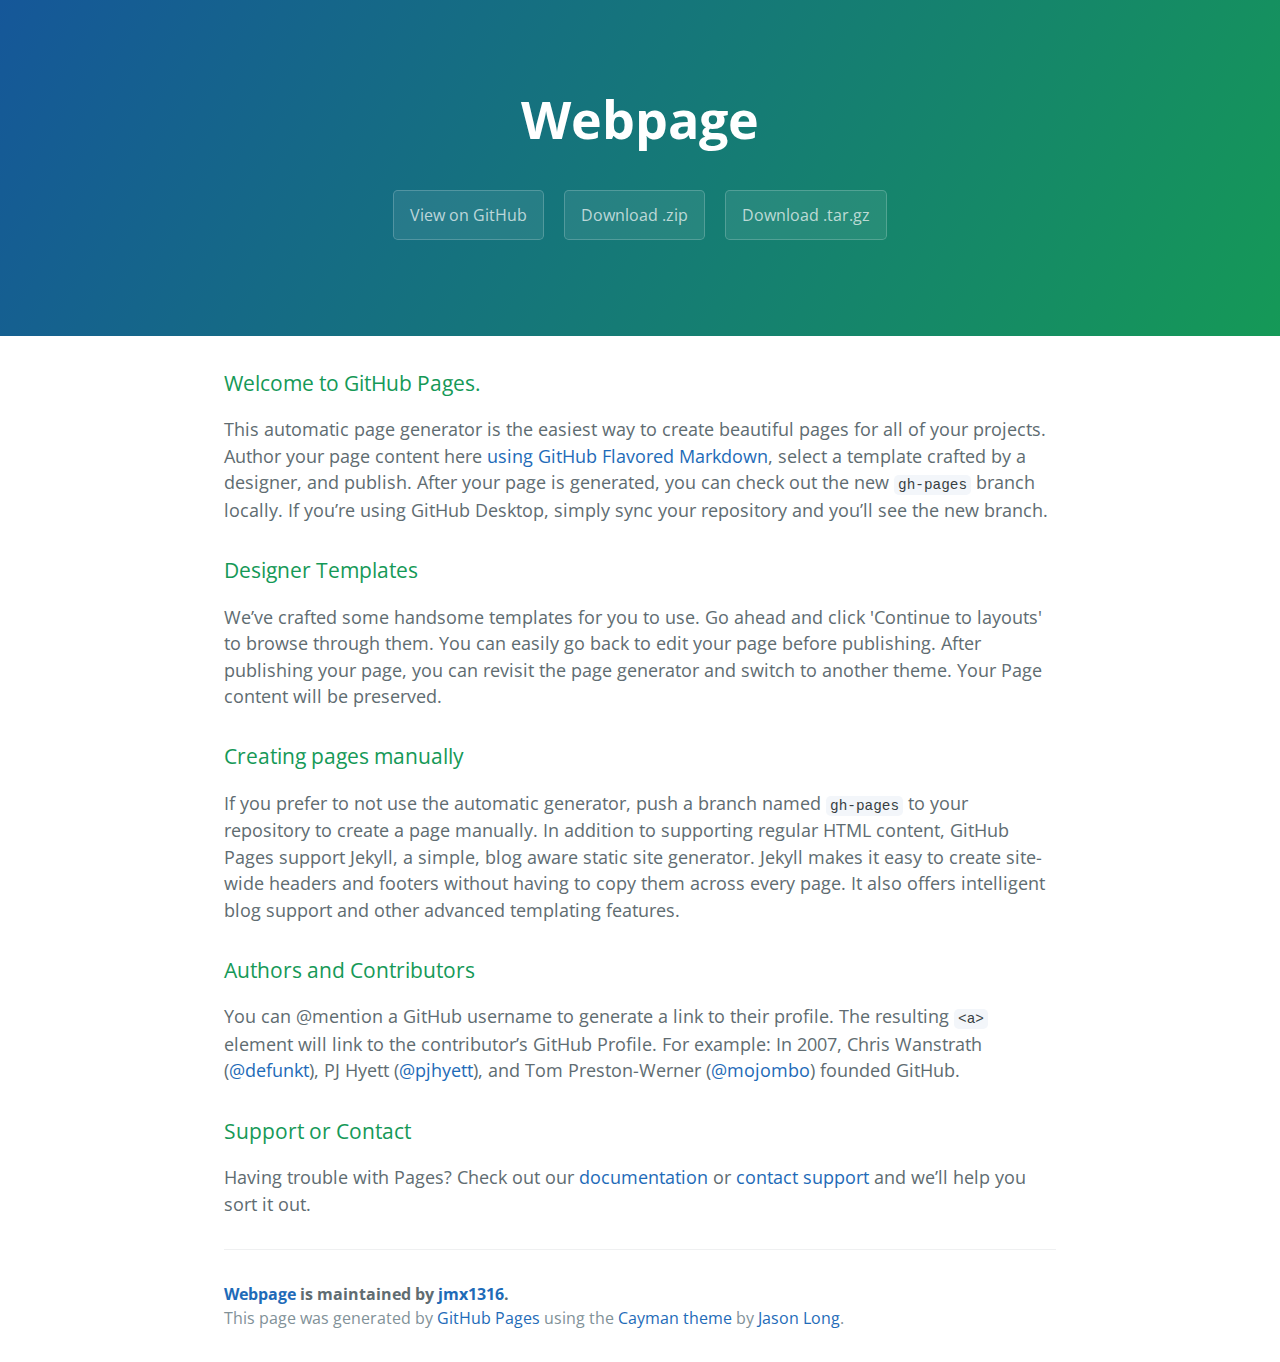
==== index.html @ b40f954f "Create gh-pages branch via GitHub" ====
<!DOCTYPE html>
<html lang="en-us">
  <head>
    <meta charset="UTF-8">
    <title>Webpage by jmx1316</title>
    <meta name="viewport" content="width=device-width, initial-scale=1">
    <link rel="stylesheet" type="text/css" href="stylesheets/normalize.css" media="screen">
    <link href='https://fonts.googleapis.com/css?family=Open+Sans:400,700' rel='stylesheet' type='text/css'>
    <link rel="stylesheet" type="text/css" href="stylesheets/stylesheet.css" media="screen">
    <link rel="stylesheet" type="text/css" href="stylesheets/github-light.css" media="screen">
  </head>
  <body>
    <section class="page-header">
      <h1 class="project-name">Webpage</h1>
      <h2 class="project-tagline"></h2>
      <a href="https://github.com/jmx1316/webpage" class="btn">View on GitHub</a>
      <a href="https://github.com/jmx1316/webpage/zipball/master" class="btn">Download .zip</a>
      <a href="https://github.com/jmx1316/webpage/tarball/master" class="btn">Download .tar.gz</a>
    </section>

    <section class="main-content">
      <h3>
<a id="welcome-to-github-pages" class="anchor" href="#welcome-to-github-pages" aria-hidden="true"><span aria-hidden="true" class="octicon octicon-link"></span></a>Welcome to GitHub Pages.</h3>

<p>This automatic page generator is the easiest way to create beautiful pages for all of your projects. Author your page content here <a href="https://guides.github.com/features/mastering-markdown/">using GitHub Flavored Markdown</a>, select a template crafted by a designer, and publish. After your page is generated, you can check out the new <code>gh-pages</code> branch locally. If you’re using GitHub Desktop, simply sync your repository and you’ll see the new branch.</p>

<h3>
<a id="designer-templates" class="anchor" href="#designer-templates" aria-hidden="true"><span aria-hidden="true" class="octicon octicon-link"></span></a>Designer Templates</h3>

<p>We’ve crafted some handsome templates for you to use. Go ahead and click 'Continue to layouts' to browse through them. You can easily go back to edit your page before publishing. After publishing your page, you can revisit the page generator and switch to another theme. Your Page content will be preserved.</p>

<h3>
<a id="creating-pages-manually" class="anchor" href="#creating-pages-manually" aria-hidden="true"><span aria-hidden="true" class="octicon octicon-link"></span></a>Creating pages manually</h3>

<p>If you prefer to not use the automatic generator, push a branch named <code>gh-pages</code> to your repository to create a page manually. In addition to supporting regular HTML content, GitHub Pages support Jekyll, a simple, blog aware static site generator. Jekyll makes it easy to create site-wide headers and footers without having to copy them across every page. It also offers intelligent blog support and other advanced templating features.</p>

<h3>
<a id="authors-and-contributors" class="anchor" href="#authors-and-contributors" aria-hidden="true"><span aria-hidden="true" class="octicon octicon-link"></span></a>Authors and Contributors</h3>

<p>You can @mention a GitHub username to generate a link to their profile. The resulting <code>&lt;a&gt;</code> element will link to the contributor’s GitHub Profile. For example: In 2007, Chris Wanstrath (<a href="https://github.com/defunkt" class="user-mention">@defunkt</a>), PJ Hyett (<a href="https://github.com/pjhyett" class="user-mention">@pjhyett</a>), and Tom Preston-Werner (<a href="https://github.com/mojombo" class="user-mention">@mojombo</a>) founded GitHub.</p>

<h3>
<a id="support-or-contact" class="anchor" href="#support-or-contact" aria-hidden="true"><span aria-hidden="true" class="octicon octicon-link"></span></a>Support or Contact</h3>

<p>Having trouble with Pages? Check out our <a href="https://help.github.com/pages">documentation</a> or <a href="https://github.com/contact">contact support</a> and we’ll help you sort it out.</p>

      <footer class="site-footer">
        <span class="site-footer-owner"><a href="https://github.com/jmx1316/webpage">Webpage</a> is maintained by <a href="https://github.com/jmx1316">jmx1316</a>.</span>

        <span class="site-footer-credits">This page was generated by <a href="https://pages.github.com">GitHub Pages</a> using the <a href="https://github.com/jasonlong/cayman-theme">Cayman theme</a> by <a href="https://twitter.com/jasonlong">Jason Long</a>.</span>
      </footer>

    </section>

  
  </body>
</html>
---- stylesheets/stylesheet.css ----
* {
  box-sizing: border-box; }

body {
  padding: 0;
  margin: 0;
  font-family: "Open Sans", "Helvetica Neue", Helvetica, Arial, sans-serif;
  font-size: 16px;
  line-height: 1.5;
  color: #606c71; }

a {
  color: #1e6bb8;
  text-decoration: none; }
  a:hover {
    text-decoration: underline; }

.btn {
  display: inline-block;
  margin-bottom: 1rem;
  color: rgba(255, 255, 255, 0.7);
  background-color: rgba(255, 255, 255, 0.08);
  border-color: rgba(255, 255, 255, 0.2);
  border-style: solid;
  border-width: 1px;
  border-radius: 0.3rem;
  transition: color 0.2s, background-color 0.2s, border-color 0.2s; }
  .btn + .btn {
    margin-left: 1rem; }

.btn:hover {
  color: rgba(255, 255, 255, 0.8);
  text-decoration: none;
  background-color: rgba(255, 255, 255, 0.2);
  border-color: rgba(255, 255, 255, 0.3); }

@media screen and (min-width: 64em) {
  .btn {
    padding: 0.75rem 1rem; } }

@media screen and (min-width: 42em) and (max-width: 64em) {
  .btn {
    padding: 0.6rem 0.9rem;
    font-size: 0.9rem; } }

@media screen and (max-width: 42em) {
  .btn {
    display: block;
    width: 100%;
    padding: 0.75rem;
    font-size: 0.9rem; }
    .btn + .btn {
      margin-top: 1rem;
      margin-left: 0; } }

.page-header {
  color: #fff;
  text-align: center;
  background-color: #159957;
  background-image: linear-gradient(120deg, #155799, #159957); }

@media screen and (min-width: 64em) {
  .page-header {
    padding: 5rem 6rem; } }

@media screen and (min-width: 42em) and (max-width: 64em) {
  .page-header {
    padding: 3rem 4rem; } }

@media screen and (max-width: 42em) {
  .page-header {
    padding: 2rem 1rem; } }

.project-name {
  margin-top: 0;
  margin-bottom: 0.1rem; }

@media screen and (min-width: 64em) {
  .project-name {
    font-size: 3.25rem; } }

@media screen and (min-width: 42em) and (max-width: 64em) {
  .project-name {
    font-size: 2.25rem; } }

@media screen and (max-width: 42em) {
  .project-name {
    font-size: 1.75rem; } }

.project-tagline {
  margin-bottom: 2rem;
  font-weight: normal;
  opacity: 0.7; }

@media screen and (min-width: 64em) {
  .project-tagline {
    font-size: 1.25rem; } }

@media screen and (min-width: 42em) and (max-width: 64em) {
  .project-tagline {
    font-size: 1.15rem; } }

@media screen and (max-width: 42em) {
  .project-tagline {
    font-size: 1rem; } }

.main-content :first-child {
  margin-top: 0; }
.main-content img {
  max-width: 100%; }
.main-content h1, .main-content h2, .main-content h3, .main-content h4, .main-content h5, .main-content h6 {
  margin-top: 2rem;
  margin-bottom: 1rem;
  font-weight: normal;
  color: #159957; }
.main-content p {
  margin-bottom: 1em; }
.main-content code {
  padding: 2px 4px;
  font-family: Consolas, "Liberation Mono", Menlo, Courier, monospace;
  font-size: 0.9rem;
  color: #383e41;
  background-color: #f3f6fa;
  border-radius: 0.3rem; }
.main-content pre {
  padding: 0.8rem;
  margin-top: 0;
  margin-bottom: 1rem;
  font: 1rem Consolas, "Liberation Mono", Menlo, Courier, monospace;
  color: #567482;
  word-wrap: normal;
  background-color: #f3f6fa;
  border: solid 1px #dce6f0;
  border-radius: 0.3rem; }
  .main-content pre > code {
    padding: 0;
    margin: 0;
    font-size: 0.9rem;
    color: #567482;
    word-break: normal;
    white-space: pre;
    background: transparent;
    border: 0; }
.main-content .highlight {
  margin-bottom: 1rem; }
  .main-content .highlight pre {
    margin-bottom: 0;
    word-break: normal; }
.main-content .highlight pre, .main-content pre {
  padding: 0.8rem;
  overflow: auto;
  font-size: 0.9rem;
  line-height: 1.45;
  border-radius: 0.3rem; }
.main-content pre code, .main-content pre tt {
  display: inline;
  max-width: initial;
  padding: 0;
  margin: 0;
  overflow: initial;
  line-height: inherit;
  word-wrap: normal;
  background-color: transparent;
  border: 0; }
  .main-content pre code:before, .main-content pre code:after, .main-content pre tt:before, .main-content pre tt:after {
    content: normal; }
.main-content ul, .main-content ol {
  margin-top: 0; }
.main-content blockquote {
  padding: 0 1rem;
  margin-left: 0;
  color: #819198;
  border-left: 0.3rem solid #dce6f0; }
  .main-content blockquote > :first-child {
    margin-top: 0; }
  .main-content blockquote > :last-child {
    margin-bottom: 0; }
.main-content table {
  display: block;
  width: 100%;
  overflow: auto;
  word-break: normal;
  word-break: keep-all; }
  .main-content table th {
    font-weight: bold; }
  .main-content table th, .main-content table td {
    padding: 0.5rem 1rem;
    border: 1px solid #e9ebec; }
.main-content dl {
  padding: 0; }
  .main-content dl dt {
    padding: 0;
    margin-top: 1rem;
    font-size: 1rem;
    font-weight: bold; }
  .main-content dl dd {
    padding: 0;
    margin-bottom: 1rem; }
.main-content hr {
  height: 2px;
  padding: 0;
  margin: 1rem 0;
  background-color: #eff0f1;
  border: 0; }

@media screen and (min-width: 64em) {
  .main-content {
    max-width: 64rem;
    padding: 2rem 6rem;
    margin: 0 auto;
    font-size: 1.1rem; } }

@media screen and (min-width: 42em) and (max-width: 64em) {
  .main-content {
    padding: 2rem 4rem;
    font-size: 1.1rem; } }

@media screen and (max-width: 42em) {
  .main-content {
    padding: 2rem 1rem;
    font-size: 1rem; } }

.site-footer {
  padding-top: 2rem;
  margin-top: 2rem;
  border-top: solid 1px #eff0f1; }

.site-footer-owner {
  display: block;
  font-weight: bold; }

.site-footer-credits {
  color: #819198; }

@media screen and (min-width: 64em) {
  .site-footer {
    font-size: 1rem; } }

@media screen and (min-width: 42em) and (max-width: 64em) {
  .site-footer {
    font-size: 1rem; } }

@media screen and (max-width: 42em) {
  .site-footer {
    font-size: 0.9rem; } }
---- stylesheets/github-light.css ----
/*
The MIT License (MIT)

Copyright (c) 2016 GitHub, Inc.

Permission is hereby granted, free of charge, to any person obtaining a copy
of this software and associated documentation files (the "Software"), to deal
in the Software without restriction, including without limitation the rights
to use, copy, modify, merge, publish, distribute, sublicense, and/or sell
copies of the Software, and to permit persons to whom the Software is
furnished to do so, subject to the following conditions:

The above copyright notice and this permission notice shall be included in all
copies or substantial portions of the Software.

THE SOFTWARE IS PROVIDED "AS IS", WITHOUT WARRANTY OF ANY KIND, EXPRESS OR
IMPLIED, INCLUDING BUT NOT LIMITED TO THE WARRANTIES OF MERCHANTABILITY,
FITNESS FOR A PARTICULAR PURPOSE AND NONINFRINGEMENT. IN NO EVENT SHALL THE
AUTHORS OR COPYRIGHT HOLDERS BE LIABLE FOR ANY CLAIM, DAMAGES OR OTHER
LIABILITY, WHETHER IN AN ACTION OF CONTRACT, TORT OR OTHERWISE, ARISING FROM,
OUT OF OR IN CONNECTION WITH THE SOFTWARE OR THE USE OR OTHER DEALINGS IN THE
SOFTWARE.

*/

.pl-c /* comment */ {
  color: #969896;
}

.pl-c1 /* constant, variable.other.constant, support, meta.property-name, support.constant, support.variable, meta.module-reference, markup.raw, meta.diff.header */,
.pl-s .pl-v /* string variable */ {
  color: #0086b3;
}

.pl-e /* entity */,
.pl-en /* entity.name */ {
  color: #795da3;
}

.pl-smi /* variable.parameter.function, storage.modifier.package, storage.modifier.import, storage.type.java, variable.other */,
.pl-s .pl-s1 /* string source */ {
  color: #333;
}

.pl-ent /* entity.name.tag */ {
  color: #63a35c;
}

.pl-k /* keyword, storage, storage.type */ {
  color: #a71d5d;
}

.pl-s /* string */,
.pl-pds /* punctuation.definition.string, string.regexp.character-class */,
.pl-s .pl-pse .pl-s1 /* string punctuation.section.embedded source */,
.pl-sr /* string.regexp */,
.pl-sr .pl-cce /* string.regexp constant.character.escape */,
.pl-sr .pl-sre /* string.regexp source.ruby.embedded */,
.pl-sr .pl-sra /* string.regexp string.regexp.arbitrary-repitition */ {
  color: #183691;
}

.pl-v /* variable */ {
  color: #ed6a43;
}

.pl-id /* invalid.deprecated */ {
  color: #b52a1d;
}

.pl-ii /* invalid.illegal */ {
  color: #f8f8f8;
  background-color: #b52a1d;
}

.pl-sr .pl-cce /* string.regexp constant.character.escape */ {
  font-weight: bold;
  color: #63a35c;
}

.pl-ml /* markup.list */ {
  color: #693a17;
}

.pl-mh /* markup.heading */,
.pl-mh .pl-en /* markup.heading entity.name */,
.pl-ms /* meta.separator */ {
  font-weight: bold;
  color: #1d3e81;
}

.pl-mq /* markup.quote */ {
  color: #008080;
}

.pl-mi /* markup.italic */ {
  font-style: italic;
  color: #333;
}

.pl-mb /* markup.bold */ {
  font-weight: bold;
  color: #333;
}

.pl-md /* markup.deleted, meta.diff.header.from-file */ {
  color: #bd2c00;
  background-color: #ffecec;
}

.pl-mi1 /* markup.inserted, meta.diff.header.to-file */ {
  color: #55a532;
  background-color: #eaffea;
}

.pl-mdr /* meta.diff.range */ {
  font-weight: bold;
  color: #795da3;
}

.pl-mo /* meta.output */ {
  color: #1d3e81;
}
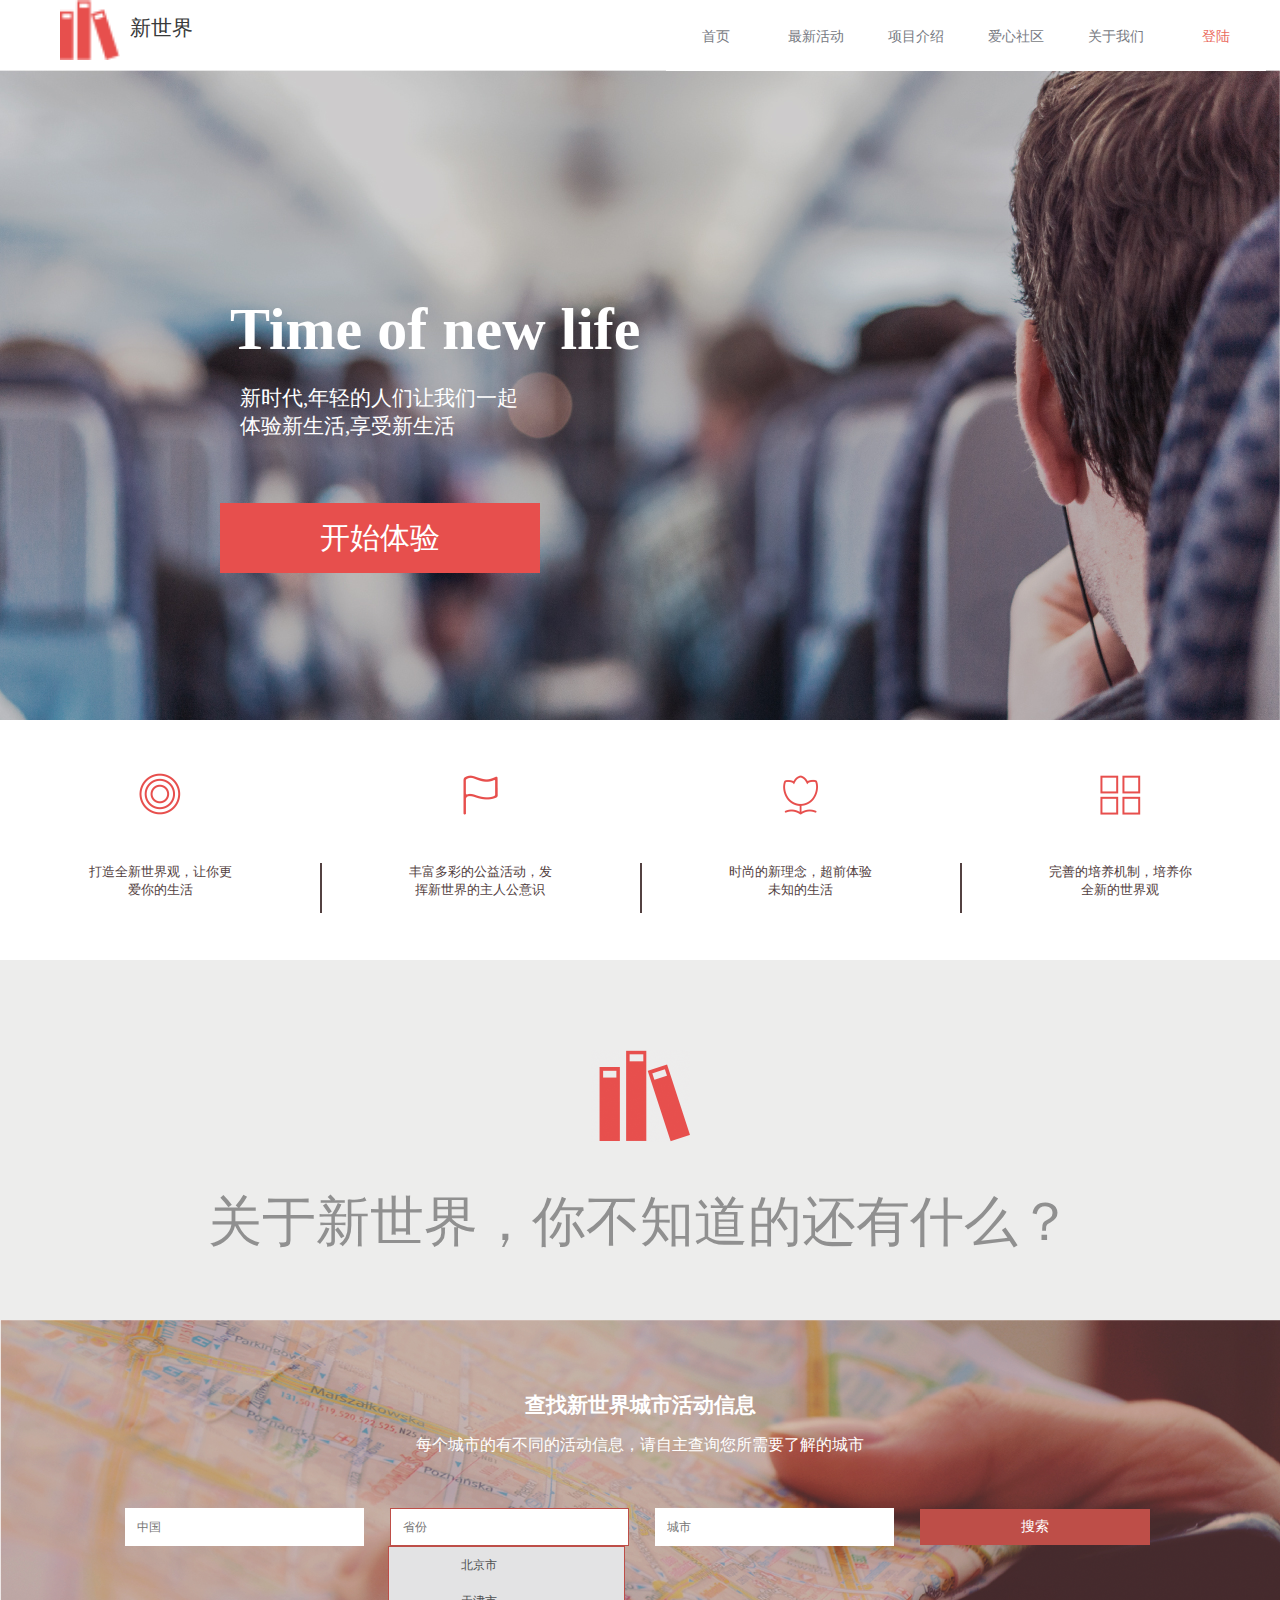
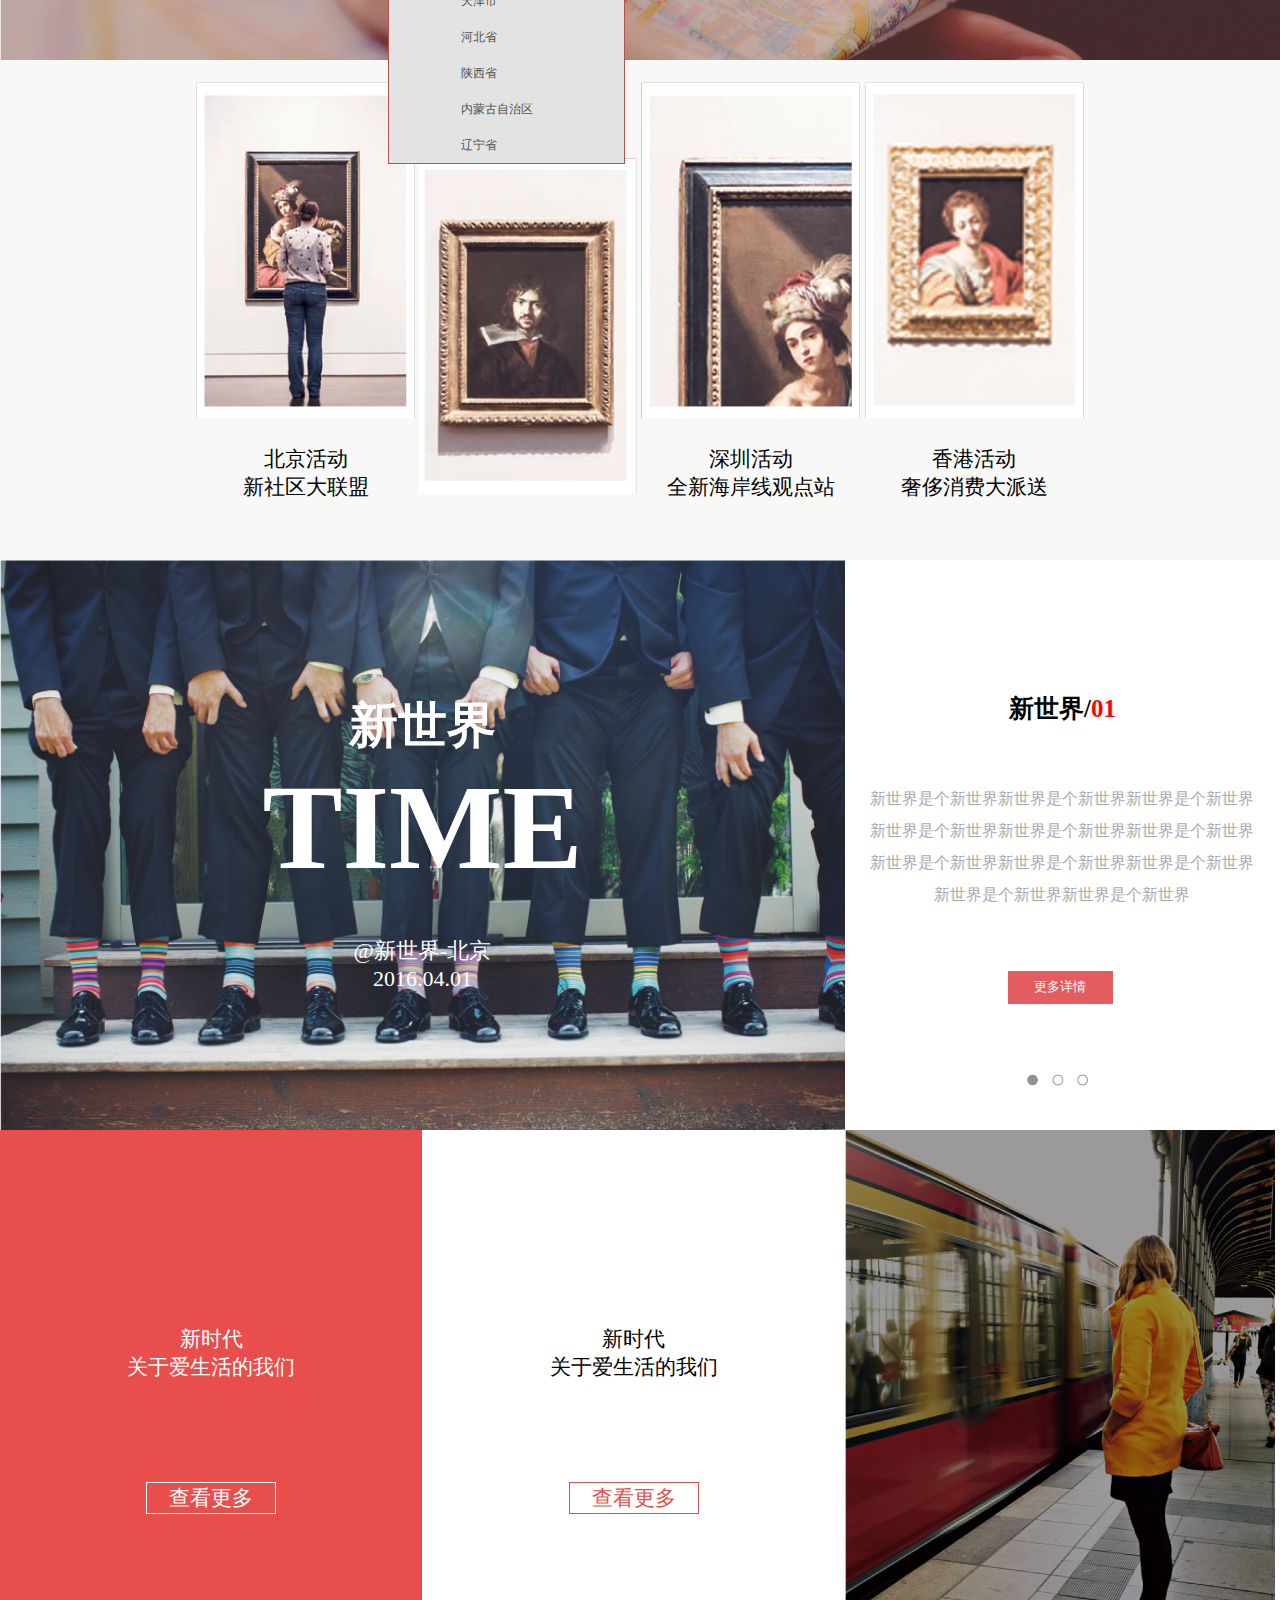
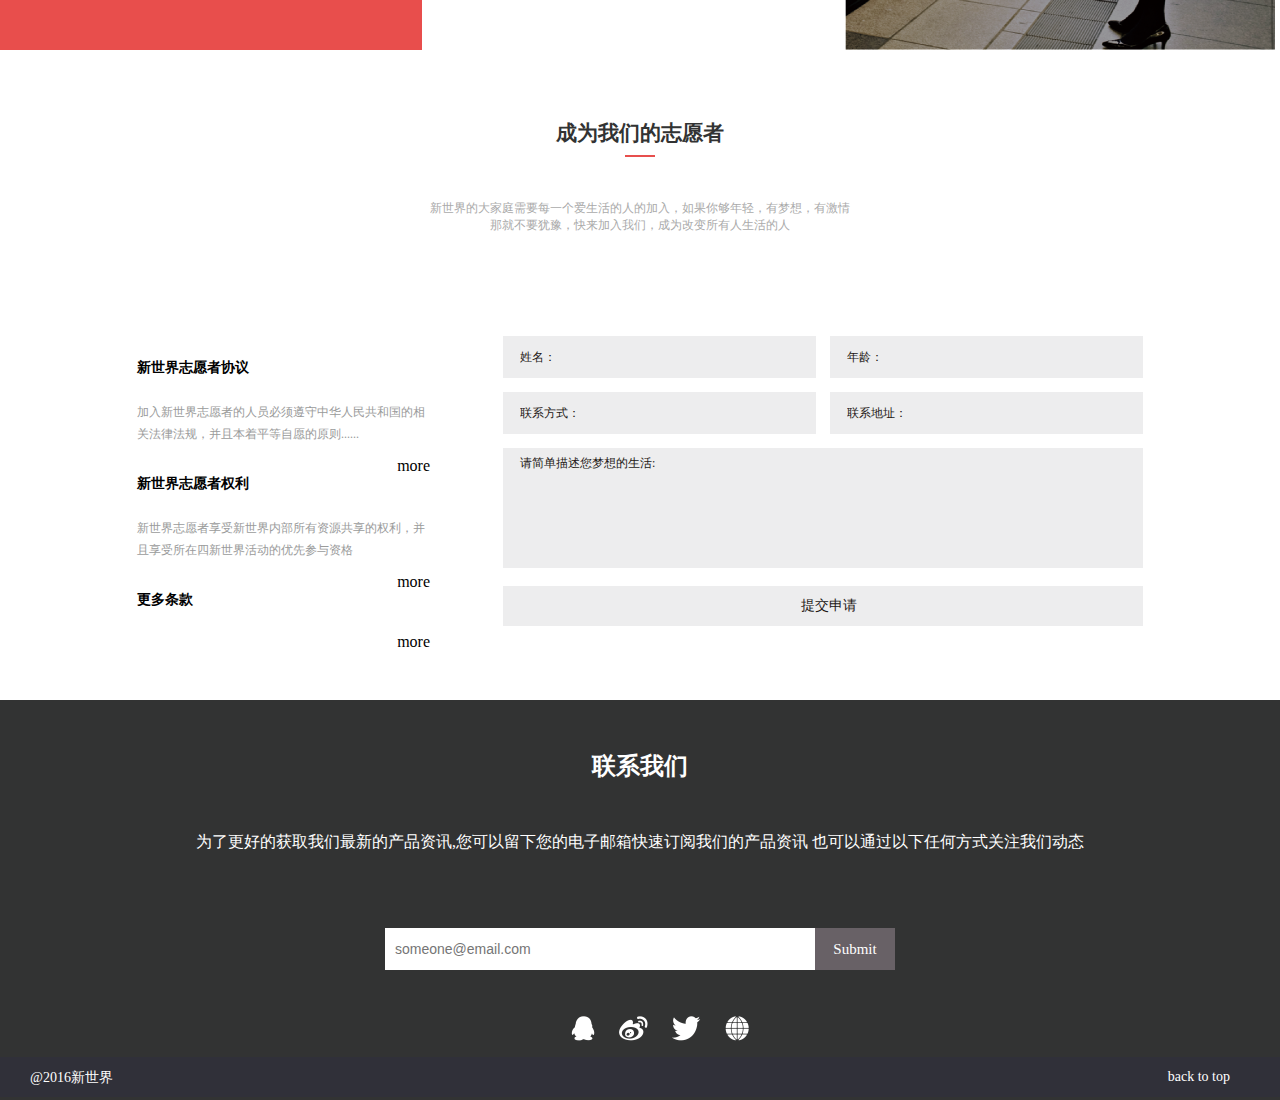
==== commit bd384a41: "Rename mytask.html to index.html" ====
--- a/index.html
+++ b/index.html
@@ -1,57 +1,220 @@
 <!DOCTYPE html>
-<html lang="en-us">
-  <head>
+<html lang="en">
+<head>
+    <title>实现常见的技术产品官网的页面架构及样式布局</title>
     <meta charset="UTF-8">
-    <title>Webpage by jmx1316</title>
-    <meta name="viewport" content="width=device-width, initial-scale=1">
-    <link rel="stylesheet" type="text/css" href="stylesheets/normalize.css" media="screen">
-    <link href='https://fonts.googleapis.com/css?family=Open+Sans:400,700' rel='stylesheet' type='text/css'>
-    <link rel="stylesheet" type="text/css" href="stylesheets/stylesheet.css" media="screen">
-    <link rel="stylesheet" type="text/css" href="stylesheets/github-light.css" media="screen">
-  </head>
-  <body>
-    <section class="page-header">
-      <h1 class="project-name">Webpage</h1>
-      <h2 class="project-tagline"></h2>
-      <a href="https://github.com/jmx1316/webpage" class="btn">View on GitHub</a>
-      <a href="https://github.com/jmx1316/webpage/zipball/master" class="btn">Download .zip</a>
-      <a href="https://github.com/jmx1316/webpage/tarball/master" class="btn">Download .tar.gz</a>
-    </section>
-
-    <section class="main-content">
-      <h3>
-<a id="welcome-to-github-pages" class="anchor" href="#welcome-to-github-pages" aria-hidden="true"><span aria-hidden="true" class="octicon octicon-link"></span></a>Welcome to GitHub Pages.</h3>
-
-<p>This automatic page generator is the easiest way to create beautiful pages for all of your projects. Author your page content here <a href="https://guides.github.com/features/mastering-markdown/">using GitHub Flavored Markdown</a>, select a template crafted by a designer, and publish. After your page is generated, you can check out the new <code>gh-pages</code> branch locally. If you’re using GitHub Desktop, simply sync your repository and you’ll see the new branch.</p>
-
-<h3>
-<a id="designer-templates" class="anchor" href="#designer-templates" aria-hidden="true"><span aria-hidden="true" class="octicon octicon-link"></span></a>Designer Templates</h3>
-
-<p>We’ve crafted some handsome templates for you to use. Go ahead and click 'Continue to layouts' to browse through them. You can easily go back to edit your page before publishing. After publishing your page, you can revisit the page generator and switch to another theme. Your Page content will be preserved.</p>
-
-<h3>
-<a id="creating-pages-manually" class="anchor" href="#creating-pages-manually" aria-hidden="true"><span aria-hidden="true" class="octicon octicon-link"></span></a>Creating pages manually</h3>
-
-<p>If you prefer to not use the automatic generator, push a branch named <code>gh-pages</code> to your repository to create a page manually. In addition to supporting regular HTML content, GitHub Pages support Jekyll, a simple, blog aware static site generator. Jekyll makes it easy to create site-wide headers and footers without having to copy them across every page. It also offers intelligent blog support and other advanced templating features.</p>
-
-<h3>
-<a id="authors-and-contributors" class="anchor" href="#authors-and-contributors" aria-hidden="true"><span aria-hidden="true" class="octicon octicon-link"></span></a>Authors and Contributors</h3>
-
-<p>You can @mention a GitHub username to generate a link to their profile. The resulting <code>&lt;a&gt;</code> element will link to the contributor’s GitHub Profile. For example: In 2007, Chris Wanstrath (<a href="https://github.com/defunkt" class="user-mention">@defunkt</a>), PJ Hyett (<a href="https://github.com/pjhyett" class="user-mention">@pjhyett</a>), and Tom Preston-Werner (<a href="https://github.com/mojombo" class="user-mention">@mojombo</a>) founded GitHub.</p>
-
-<h3>
-<a id="support-or-contact" class="anchor" href="#support-or-contact" aria-hidden="true"><span aria-hidden="true" class="octicon octicon-link"></span></a>Support or Contact</h3>
-
-<p>Having trouble with Pages? Check out our <a href="https://help.github.com/pages">documentation</a> or <a href="https://github.com/contact">contact support</a> and we’ll help you sort it out.</p>
-
-      <footer class="site-footer">
-        <span class="site-footer-owner"><a href="https://github.com/jmx1316/webpage">Webpage</a> is maintained by <a href="https://github.com/jmx1316">jmx1316</a>.</span>
-
-        <span class="site-footer-credits">This page was generated by <a href="https://pages.github.com">GitHub Pages</a> using the <a href="https://github.com/jasonlong/cayman-theme">Cayman theme</a> by <a href="https://twitter.com/jasonlong">Jason Long</a>.</span>
-      </footer>
-
-    </section>
-
-  
-  </body>
+    <link rel="stylesheet" type="text/css" href="style/mystyles.css">
+</head>
+<body>
+<!--头部 -->
+<header>
+    <div class="logo"><img src="images/icon-1.png" alt="logo">新世界
+    </div>
+    <!-- 导航栏 -->
+    <div class="nav">
+        <ul>
+            <li><a href="#">首页</a></li>
+            <li><a href="#">最新活动</a></li>
+            <li><a href="#">项目介绍</a></li>
+            <li><a href="#">爱心社区</a></li>
+            <li><a href="#">关于我们</a></li>
+            <li><a href="#">登陆</a></li>
+        </ul>
+    </div>
+</header>
+<!-- 头部结束 -->
+
+<!-- 主体开始 -->
+<main>
+    <!-- 开始体验 -->
+    <div class="begin-experiencing">
+        <h1>Time of new life</h1>
+        <p>新时代,年轻的人们让我们一起</br>体验新生活,享受新生活</p>
+        <input type="button" value="开始体验"></input>
+    </div>
+    <!-- 开始体验结束 -->
+
+    <!-- 特征开始 -->
+    <div class="feature">
+        <div class="cell">
+            <div class="img">
+                <img src="images/icon-3.png" alt="icon-circle"/>
+            </div>
+            <div class="mes">
+                <p>打造全新世界观，让你更<br/>爱你的生活</p>
+            </div>
+        </div>
+
+        <div class="cell">
+            <div class="img">
+                <img src="images/icon-4.png" alt="icon-flag"/>
+            </div>
+            <div class="mes">
+                <p>丰富多彩的公益活动，发<br/>挥新世界的主人公意识</p>
+            </div>
+        </div>
+
+        <div class="cell">
+            <div class="img">
+                <img src="images/icon-5.png" alt="icon-flower"/>
+            </div>
+            <div class="mes">
+                <p>时尚的新理念，超前体验<br/>未知的生活</p>
+            </div>
+        </div>
+
+        <div class="cell">
+            <div class="img">
+                <img src="images/icon-6.png" alt="icon-pane"/>
+            </div>
+            <div class="mes">
+                <p>完善的培养机制，培养你<br/>全新的世界观</p>
+            </div>
+        </div>
+    </div>
+    <!-- 特征结束 -->
+
+    <!-- 关于开始 -->
+    <div class="about">
+        <div class="about-up">
+            <img src="images/icon-7.png" alt="icon-book">
+            <p>关于新世界，你不知道的还有什么？</p>
+        </div>
+        <div class="about-down">
+            <h3>查找新世界城市活动信息</h3>
+            <p>每个城市的有不同的活动信息，请自主查询您所需要了解的城市</p>
+            <div>
+                <input type="text" placeholder="中国" class="sel"></input>
+                <input type="text" placeholder="省份" class="sel"></input>
+                <ul>
+                    <li>北京市</li>
+                    <li>天津市</li>
+                    <li>河北省</li>
+                    <li>陕西省</li>
+                    <li>内蒙古自治区</li>
+                    <li>辽宁省</li>
+                </ul>
+                <input type="text" placeholder="城市" class="sel"></input>
+                <input type="submit" class="sub" value="搜索"></input>
+            </div>
+        </div>
+    </div>
+    <!-- 关于结束 -->
+
+    <!-- 活动开始 -->
+    <div class="activity">
+        <div class="activity-beijing">
+            <img src="images/pic03.png" alt="icon-activity-beijing">
+            <p>北京活动</br>新社区大联盟</p>
+        </div>
+        <div class="activity-shanghai">
+            <p>上海活动</br>夜上海新景观探索</p>
+            <img src="images/pic04.png" alt="icon-activity-shanghai">
+        </div>
+        <div class="activity-shenzheng">
+            <img src="images/pic05.png" alt="icon-activity-shenzheng">
+            <p>深圳活动</br>全新海岸线观点站</p>
+        </div>
+        <div class="activity-xianggang">
+            <img src="images/pic06.png" alt="icon-activity-xianggang">
+            <p>香港活动</br>奢侈消费大派送</p>
+        </div>
+    </div>
+    <!-- 活动结束 -->
+
+    <!-- 新世界开始 -->
+    <div class="new-world">
+        <div class="new-world-left">
+            <h1>新世界</h1>
+            <h2>TIME</h2>
+            <p>@新世界-北京</br>2016.04.01</p>
+        </div>
+        <div class="new-world-right">
+            <h1>新世界/<span>01</span></h1>
+            <p>新世界是个新世界新世界是个新世界新世界是个新世界</br>
+                新世界是个新世界新世界是个新世界新世界是个新世界</br>
+                新世界是个新世界新世界是个新世界新世界是个新世界</br>
+                新世界是个新世界新世界是个新世界
+            </p>
+            <button>更多详情</button>
+            <img src="images/point.png" alt="icon-circle">>
+        </div>
+    </div>
+    <!-- 新世界结束 -->
+
+    <!-- 新时代开始 -->
+    <div class="new-time">
+        <div class="wrapper">
+            <div class="left-new-time">
+                <p>新时代</br>关于爱生活的我们</p>
+                <button>查看更多</button>
+            </div>
+            <div class="mid-new-time">
+                <p>新时代</br>关于爱生活的我们</p>
+                <button>查看更多</button>
+            </div>
+        </div>
+        <div class="right-new-time">
+            <img src="images/pic08.png" alt="train women">
+        </div>
+    </div>
+    <!-- 新时代结束 -->
+
+    <!-- 志愿者部分 -->
+    <div class="volunteer">
+        <div class="title">
+            <h3>成为我们的志愿者</h3>
+            <hr/>
+            <p>新世界的大家庭需要每一个爱生活的人的加入，如果你够年轻，有梦想，有激情那就不要犹豫，快来加入我们，成为改变所有人生活的人</p>
+        </div>
+        <div class="content">
+            <div class="agreement">
+                <h5>新世界志愿者协议</h5>
+                <p>加入新世界志愿者的人员必须遵守中华人民共和国的相关法律法规，并且本着平等自愿的原则......</p>
+                <span>more</span>
+                <h5>新世界志愿者权利</h5>
+                <p>新世界志愿者享受新世界内部所有资源共享的权利，并且享受所在四新世界活动的优先参与资格</p>
+                <span>more</span>
+                <h5>更多条款</h5>
+                <span>more</span>
+            </div>
+            <div class="form-list">
+                <input type="text" value="姓名：">
+                <input type="text" value="年龄：">
+                <input type="text" value="联系方式：">
+                <input type="text" value="联系地址：">
+                <textarea></textarea>
+                <span>请简单描述您梦想的生活:</span>
+                <input type="submit" value="提交申请">
+            </div>
+        </div>
+    </div>
+    <!-- 志愿者结束 -->
+</main>
+
+<!-- 页脚开始   -->
+<footer>
+    <div class="contact">
+        <h2>联系我们</h2>
+        <p>为了更好的获取我们最新的产品资讯,您可以留下您的电子邮箱快速订阅我们的产品资讯
+            也可以通过以下任何方式关注我们动态
+        </p>
+        <div class="submit-text">
+            <input type="text" class="e-m" placeholder="someone@email.com"></input>
+            <input type="submit" class="sub"></input>
+        </div>
+        <ul>
+            <li><a href="#"><img src="images/qq.png" alt="icon-qq"></a></li>
+            <li><a href="#"><img src="images/weibo.png" alt="icon-qq"></a></li>
+            <li><a href="#"><img src="images/twitter.png" alt="icon-qq"></a></li>
+            <li><a href="#"><img src="images/web.png" alt="icon-qq"></a></li>
+        </ul>
+    </div>
+    <div class="footer-bottom">
+        <div class="copyright">@2016新世界</div>
+        <div class="back-to-top">back to top</div>
+    </div>
+</footer>
+<!--  页脚结束 -->
+</body>
 </html>
--- a/style/mystyles.css
+++ b/style/mystyles.css
@@ -0,0 +1,676 @@
+body {
+    padding: 0;
+    margin: 0;
+    min-width: 1280px;
+}
+
+header {
+    height: 55px;
+    background-color: #fff;
+}
+
+.logo {
+    color: #393a3a;
+    font-size: 21px;
+    font-family: "黑体";
+    float: left;
+    margin-left: 60px;
+    height: 45px;
+}
+
+.logo img {
+    height: 60px;
+    margin-right: 10px;
+    vertical-align: middle;
+}
+
+.nav {
+    float: right;
+    margin-right: 14px;
+    margin-top: 0px;
+    margin-bottom: 0px;
+}
+
+.nav li {
+    float: left;
+    list-style: none;
+    text-align: center;
+    height: 52px;
+    width: 100px;
+    line-height: 42px;
+    border-bottom: 3px solid #fff;
+
+}
+
+.nav ul > li:nth-child(6) {
+    background: url(../images/header_2.jpg);
+    background-repeat: no-repeat;
+    background-position: 18px 2px;
+}
+
+.nav a {
+    font-family: "微软雅黑";
+    font-size: 14px;
+    color: #99a4ae;
+    display: block;
+    text-decoration: none;
+}
+
+.nav a:link, .nav a:visited {
+    color: #787b83;
+}
+
+.nav a:hover, .nav:active {
+    color: #ea6b60;
+    border-bottom: 3px solid #ea6b60;
+}
+
+.nav ul > li:nth-child(6) a:link, .nav ul > li:nth-child(6) a:visited {
+    color: #ea6b60
+}
+
+.begin-experiencing {
+    width: 100%;
+    height: 650px;
+    background-image: url(../images/pic01.jpg);
+    background-size: 100% auto;
+    margin: 15px 0px 0px 0px;
+}
+
+.begin-experiencing h1 {
+    color: #fff;
+    font-family: "微软雅黑";
+    font-size: 60px;
+    margin-left: 115px;
+    margin-top: 15px;
+    position: absolute;
+    top: 280px;
+    left: 115px;
+}
+
+.begin-experiencing p {
+    font-size: 21px;
+    font-family: "微软雅黑";
+    color: #fff;
+    margin-left: 125px;
+    margin-top: 20px;
+    position: absolute;
+    top: 364px;
+    left: 115px;
+}
+
+.begin-experiencing input {
+    color: #fff;
+    font-size: 30px;
+    font-family: "微软雅黑";
+    background-color: #e74f4d;
+    position: absolute;
+    left: 220px;
+    top: 503px;
+    border: none;
+    width: 320px;
+    height: 70px;
+}
+
+#begin-experiencing input:hover {
+    background: #E31212;
+}
+
+.feature {
+    width: 100%;
+    height: 240px;
+    font-size: 0;
+}
+
+.feature .cell {
+    width: 25%;
+    display: inline-block;
+    position: relative;
+    top: 0;
+}
+
+.feature .cell .img {
+    width: 100%;
+    height: 130px;
+    display: inline-block;
+    line-height: 130px;
+    text-align: center;
+}
+
+.feature .cell .img img {
+    position: relative;
+    top: 30px;
+}
+
+.feature .cell .mes {
+    width: 100%;
+    height: 50px;
+    font-size: 13px;
+    color: #534141;
+    text-align: center;
+    border-right: 2px solid #534141;
+    transition: all 0.4s ease-in-out;
+    -webkit-transition: all 0.4s ease-in-out;
+    -moz-transition: all 0.4s ease-in-out;
+}
+
+.feature .cell:hover .mes {
+    color: #BE4F48;
+}
+
+.feature .cell:last-child .mes {
+    border: none;
+}
+
+.about-up {
+    height: 270px;
+    padding-top: 90px;
+    background-color: #ededec;
+    text-align: center;
+}
+
+.about-up p {
+    margin-top: 40px;
+    font-family: "微软雅黑";
+    font-size: 54px;
+    color: rgba(51, 51, 51, .5);
+}
+
+.about-down {
+    height: 290px;
+    padding-top: 50px;
+    background-image: url(../images/pic02.png);
+    background-repeat: no-repeat;
+    background-size: cover;
+    font-family: "微软雅黑";
+    color: #ffffff;
+
+}
+
+.about-down h3 {
+    text-align: center;
+    font-size: 21px;
+    margin-bottom: 10px;
+}
+
+.about-down hr {
+    width: 30px;
+    margin: 0 auto;
+    border: 1px solid #ffffff;
+    margin-bottom: 20px;
+}
+
+.about-down p {
+    text-align: center;
+    margin-bottom: 52px;
+}
+
+.about-down div {
+    width: 1030px;
+    margin: 0 auto;
+    position: relative;
+}
+
+.about-down div ul {
+    position: absolute;
+    list-style: none;
+    background-color: #e3e3e4;
+    left: 263px;
+    font-size: 12px;
+    color: #4f5152;
+    border: 1px solid #be4e48;
+    width: 195px;
+    margin-top: 0px;
+}
+
+.about-down div ul li {
+    width: 165px;
+    height: 36px;
+    line-height: 36px;
+    padding-left: 32px;
+}
+
+.about-down div ul li:hover {
+    background-color: #be4e48;
+    color: #ffffff;
+    background-image: url(../mages/swosh.png);
+    background-repeat: no-repeat;
+    background-position: 10px center;
+}
+
+.about-down div input {
+    width: 230px;
+    height: 36px;
+    border: none;
+    font-family: "微软雅黑"
+}
+
+.about-down div .sel {
+    margin-right: 22px;
+    padding-left: 12px;
+    width: 225px;
+    font-size: 12px;
+    background-image: url(../images/red-arrow.png);
+    background-repeat: no-repeat;
+    background-position: 210px center;
+}
+
+.about-down div .sub {
+    background-color: #be4e48;
+    color: #ffffff;
+    font-size: 14px;
+}
+
+.about-down div input:nth-of-type(2) {
+    border: 1px solid #be4e48;
+    width: 223px;
+    height: 34px;
+}
+
+.activity {
+    background-color: #f8f8f7;
+    height: 500px;
+    text-align: center;
+}
+
+.activity div {
+    display: inline-block;
+    margin: 0 40;
+}
+
+.activity p {
+    font-family: "黑体";
+    font-size: 21px;
+
+}
+
+.new-world {
+    font-family: "宋体";
+    font-size: 12px;
+    color: #fff;
+    text-align: center;
+    margin-bottom: 20px;
+    margin: 0;
+}
+
+.new-world-left {
+    background-image: url(../images/pic07.png);
+    float: left;
+    width: 66%;
+    height: 570px;
+    background-size: cover;
+}
+
+.new-world-left h1 {
+    font-size: 49px;
+    margin-top: 133px;
+
+}
+
+.new-world-left h2 {
+    font-size: 120px;
+    position: relative;
+    top: -100px;
+}
+
+.new-world-left p {
+    font-size: 22px;
+    position: relative;
+    top: -160px;
+}
+
+.new-world-right {
+    font-size: 12px;
+    font-family: "宋体";
+    background-color: #aaaaaa;
+    float: right;
+    display: block;
+    width: 34%;
+    height: 570px;
+    background-color: #fff;
+}
+
+.new-world-right h1 {
+    font-family: "宋体";
+    font-size: 25px;
+    color: black;
+    position: relative;
+    top: 115px;
+}
+
+.new-world-right span {
+    color: red;
+    font: 16px;
+    display: inline;
+}
+
+.new-world-right p {
+    font-size: 16px;
+    font-family: "宋体";
+    line-height: 200%;
+    color: #aaaaaa;
+    position: relative;
+    top: 156px;
+}
+
+.new-world-right button {
+    position: relative;
+    top: 200px;
+    left: 56px;
+    width: 105px;
+    height: 33px;
+    border: 3px solid #e25c60;
+    background-color: #e25c60;
+    padding: 3px;
+    color: #fff;
+    margin: 0px;
+    text-align: center;
+    font-family: "宋体";
+}
+
+.new-world-right img {
+    position: relative;
+    left: -56px;
+    top: 300px;
+}
+
+.new-time {
+    height: 520px;
+    width: 100%;
+}
+
+.new-time .wrapper {
+    height: 520px;
+    float: left;
+    margin: 0px;
+    width: 66%;
+    font-size: 21px;
+    font-family: "黑体";
+
+    text-align: center;
+}
+
+.new-time .wrapper .left-new-time {
+    width: 50%;
+    float: left;
+    height: 520px;
+    margin: 0px;
+    background-color: #E84E4C;
+
+}
+
+.new-time .wrapper .left-new-time p {
+    background-color: #E84E4C;
+    color: #fff;
+    border-color: #fff;
+    position: relative;
+    top: 174px;
+
+}
+
+.new-time .wrapper .left-new-time button {
+    background-color: #E84E4C;
+    color: #fff;
+    font-family: "黑体";
+    font-size: 21px;
+    border: 1px solid #fff;
+    margin: 0px;
+    position: relative;
+    top: 254px;
+    width: 130px;
+    text-align: center;
+}
+
+.new-time .wrapper .mid-new-time {
+    width: 50%;
+    display: line-block;
+    height: 520px;
+    margin: 0px;
+    float: left;
+}
+
+.new-time .wrapper .mid-new-time p {
+    position: relative;
+    top: 174px;
+}
+
+.new-time .wrapper .mid-new-time button {
+    font-family: "黑体";
+    font-size: 21px;
+    position: relative;
+    top: 254px;
+    width: 130px;
+    text-align: center;
+    color: #E84E4C;
+    border: 1px solid #E84E4C;
+    background-color: #fff;
+}
+
+.new-time .mid-new-time img {
+    width: 34%;
+    height: 520px;
+}
+
+.volunteer {
+    height: 632px;
+    padding-top: 118px;
+    text-align: center;
+}
+
+.volunteer .title h3 {
+    font-family: "黑体";
+    font-size: 21px;
+    color: #323333;
+    margin-bottom: 8px;
+    padding-top: 500px;
+}
+
+.volunteer .title hr {
+    width: 28px;
+    margin: 0 auto;
+    margin-bottom: 15px;
+    border: 1px solid #e74f4d;
+}
+
+.volunteer .title p {
+    font-size: 12px;
+    color: #aaaaaa;
+    margin-right: 429px;
+    margin-left: 429px;
+    margin-bottom: 102px;
+    padding-top: 28px;
+}
+
+.content {
+    width: 1006px;
+    height: 282px;
+    margin: 0 auto;
+}
+
+.content .agreement {
+    text-align: left;
+    width: 293px;
+    height: 282px;
+    float: left;
+}
+
+.content .agreement h5 {
+    font-family: "黑体";
+    font-size: 14px;
+    margin-bottom: 24px;
+}
+
+.content .agreement p {
+    font-family: "宋体";
+    font-size: 12px;
+    color: #9a9b9b;
+    line-height: 22px;
+}
+
+.content .agreement span {
+    float: right;
+    width: 100%;
+    text-align: right;
+    background-image: url("images/arrow.png");
+    background-repeat: no-repeat;
+    background-position: 249px 8px;
+}
+
+.form-list {
+    width: 640px;
+    height: 282px;
+    float: right;
+    position: relative;
+}
+
+.form-list input {
+    width: 294px;
+    height: 40px;
+    background-color: #ededee;
+    border: none;
+    margin-bottom: 14px;
+    padding-left: 17px;
+    font-family: "宋体";
+    font-size: 12px;
+    color: #231815;
+}
+
+.form-list input:nth-of-type(1), .form-list input:nth-of-type(3) {
+    float: left;
+}
+
+.form-list input:nth-of-type(2), .form-list input:nth-of-type(4) {
+    float: right;
+}
+
+.form-list textarea {
+    width: 620px;
+    height: 100px;
+    resize: none;
+    border: none;
+    background-color: #ededee;
+    margin-bottom: 14px;
+    font-family: "宋体";
+    font-size: 12px;
+    color: #231815;
+    text-indent: 12em;
+    padding: 10px 10px;
+}
+
+.form-list input:nth-of-type(5) {
+    width: 640px;
+    font-size: 14px;
+}
+
+.form-list span {
+    position: absolute;
+    top: 118.5px;
+    left: 17px;
+    font-family: "宋体";
+    font-size: 12px;
+    color: #231815;
+}
+
+footer {
+    position: relative;
+    font-family: "黑体";
+    top: 450px;
+    background-color: #323333;
+    color: #fff;
+    height: 400px;
+    text-align: center;
+}
+
+.contact {
+    margin: 0px;
+    padding: 0px;
+    height: 350px;
+}
+
+footer .contact h2 {
+    position: relative;
+    top: 50px;
+}
+
+footer .contact p {
+    position: relative;
+    top: 80px;
+}
+
+.contact div {
+    width: 510px;
+    margin: 0 auto;
+    position: relative;
+    top: -40px;
+}
+
+.contact div input {
+    height: 40px;
+    position: relative;
+    top: -100px;
+}
+
+.contact .sub {
+    width: 80px;
+    border: none;
+    background-color: #686166;
+    color: #ffffff;
+    font-size: 15px;
+    font-family: "微软雅黑";
+    height: 42px;
+}
+
+.contact .e-m {
+    width: 410px;
+    border: none;
+    float: left;
+    font-size: 14px;
+    padding-left: 10px;
+    padding-right: 10px;
+}
+
+.contact ul {
+    text-align: center;
+    position: relative;
+    top: -140px;
+}
+
+.contact ul li {
+    display: inline-block;
+    margin: 0 10px;
+    position: relative;
+    top: 30px;
+}
+
+footer {
+    margin: 0;
+    padding: 0;
+}
+
+.footer-bottom {
+    width: 100%;
+    background-color: #303039;
+    height: 40px;
+    position: absolute;
+    bottom: 3px;
+}
+
+.copyright {
+    float: left;
+    position: absolute;
+    left: 30px;
+    color: #ffffff;
+    font-family: "微软雅黑";
+    font-size: 14px;
+    top: 30%
+}
+
+.back-to-top {
+    position: relative;
+    float: right;
+    margin-right: 50px;
+    color: #ffffff;
+    font-family: "微软雅黑";
+    font-size: 14px;
+    top: 30%
+}
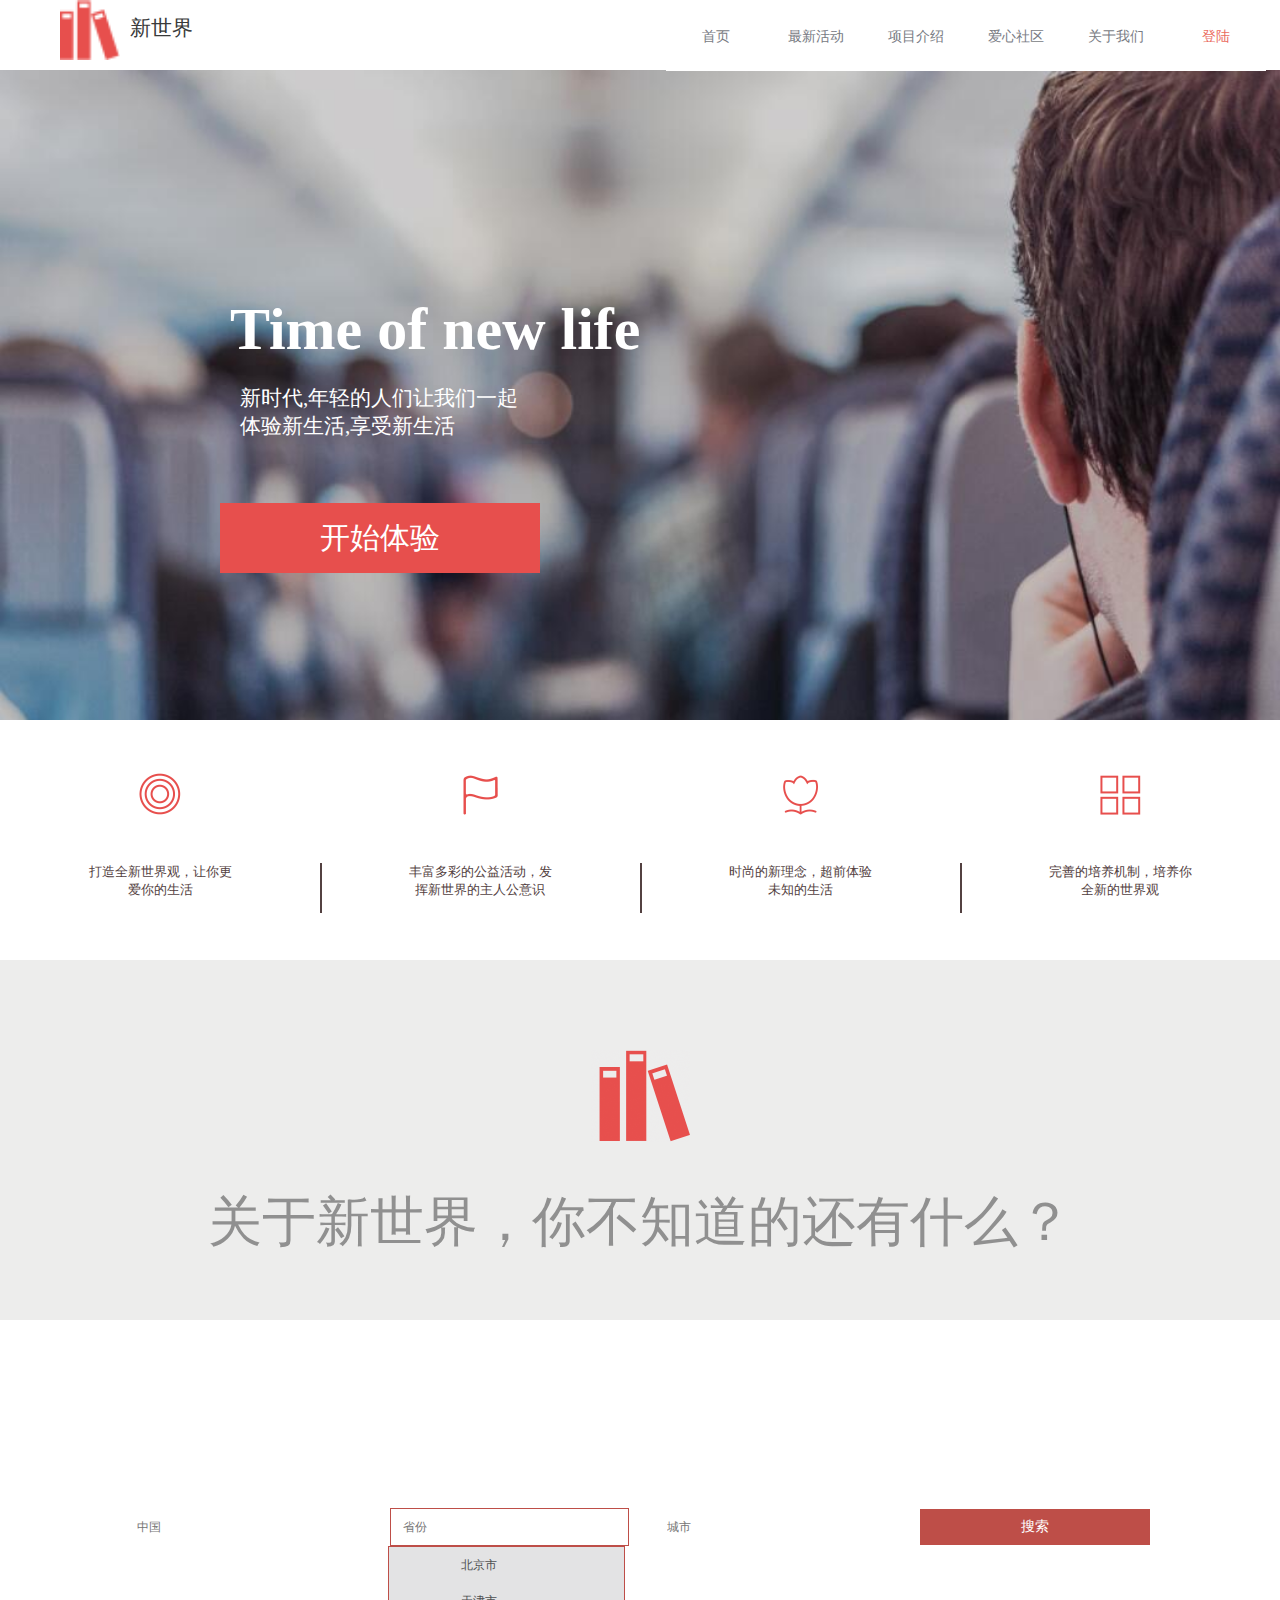
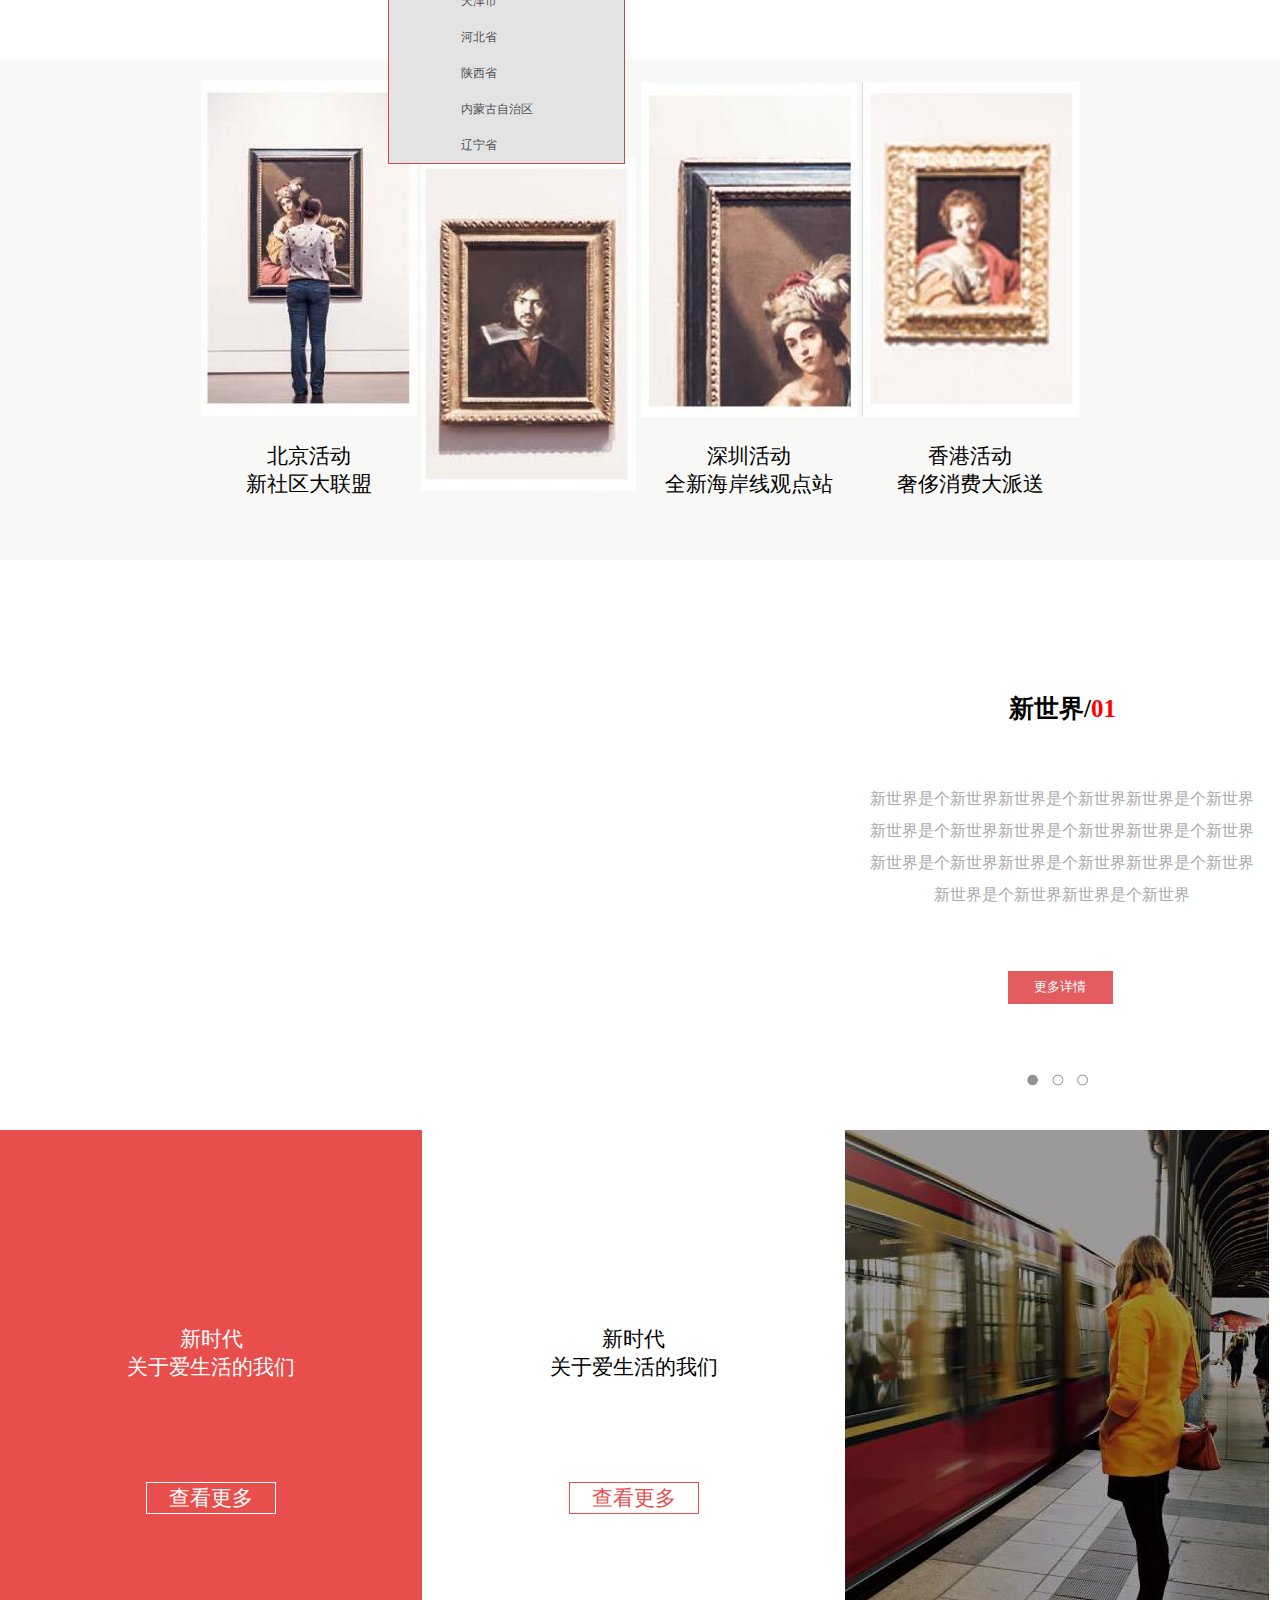
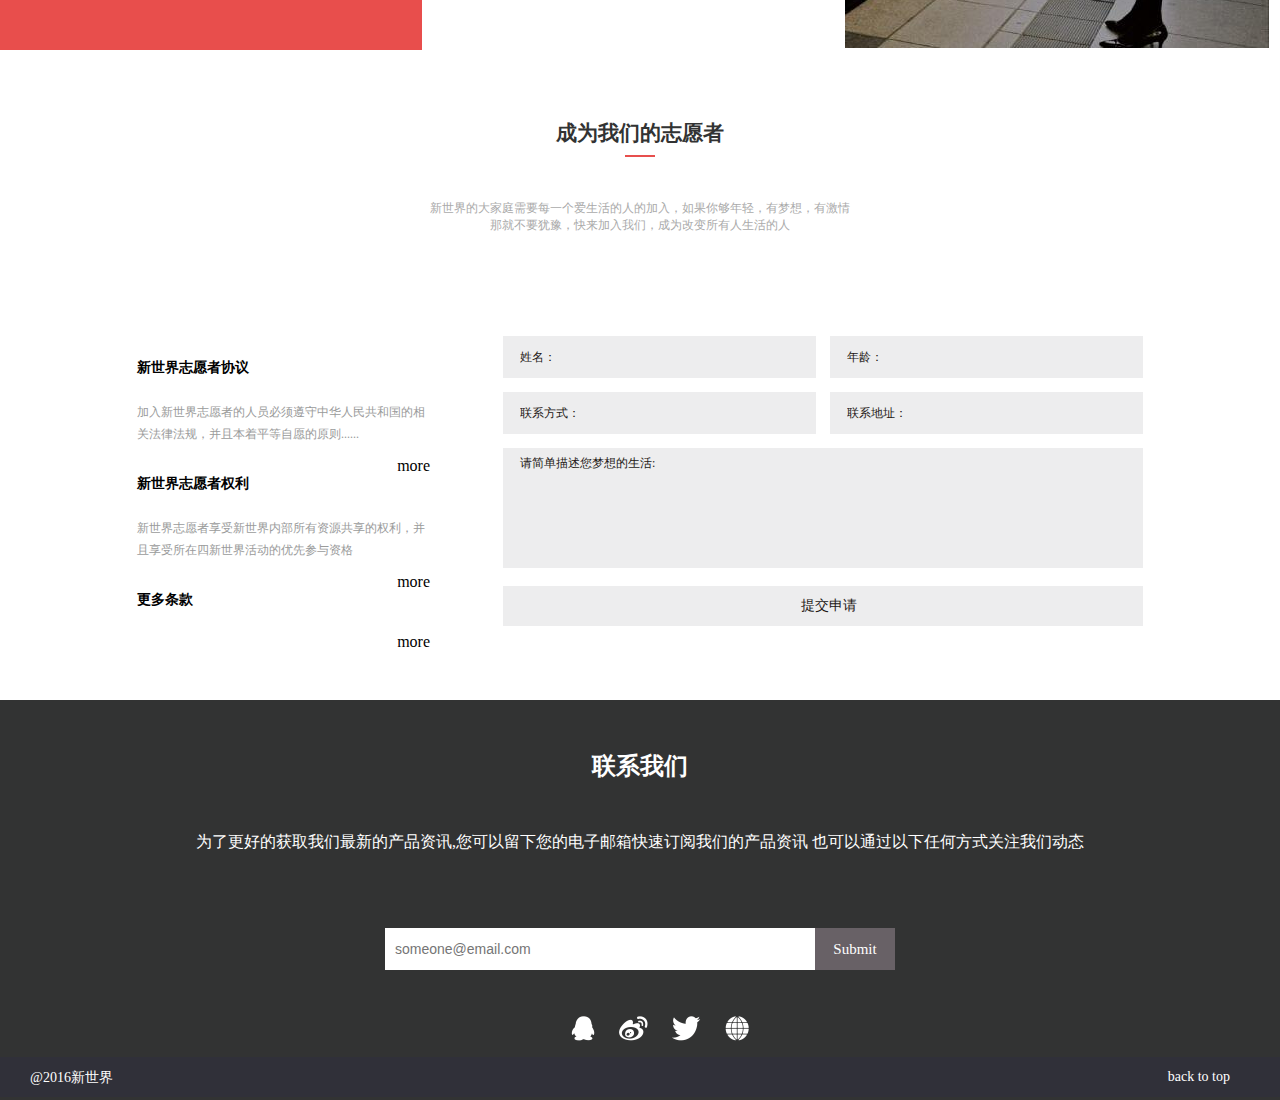
==== commit e191a98c: "Update index.html" ====
--- a/index.html
+++ b/index.html
@@ -104,19 +104,19 @@
     <!-- 活动开始 -->
     <div class="activity">
         <div class="activity-beijing">
-            <img src="images/pic03.png" alt="icon-activity-beijing">
+            <img src="images/pic03.jpg" alt="icon-activity-beijing">
             <p>北京活动</br>新社区大联盟</p>
         </div>
         <div class="activity-shanghai">
             <p>上海活动</br>夜上海新景观探索</p>
-            <img src="images/pic04.png" alt="icon-activity-shanghai">
+            <img src="images/pic04.jpg" alt="icon-activity-shanghai">
         </div>
         <div class="activity-shenzheng">
-            <img src="images/pic05.png" alt="icon-activity-shenzheng">
+            <img src="images/pic05.jpg" alt="icon-activity-shenzheng">
             <p>深圳活动</br>全新海岸线观点站</p>
         </div>
         <div class="activity-xianggang">
-            <img src="images/pic06.png" alt="icon-activity-xianggang">
+            <img src="images/pic06.jpg" alt="icon-activity-xianggang">
             <p>香港活动</br>奢侈消费大派送</p>
         </div>
     </div>
@@ -155,7 +155,7 @@
             </div>
         </div>
         <div class="right-new-time">
-            <img src="images/pic08.png" alt="train women">
+            <img src="images/pic08.jpg" alt="train women">
         </div>
     </div>
     <!-- 新时代结束 -->
